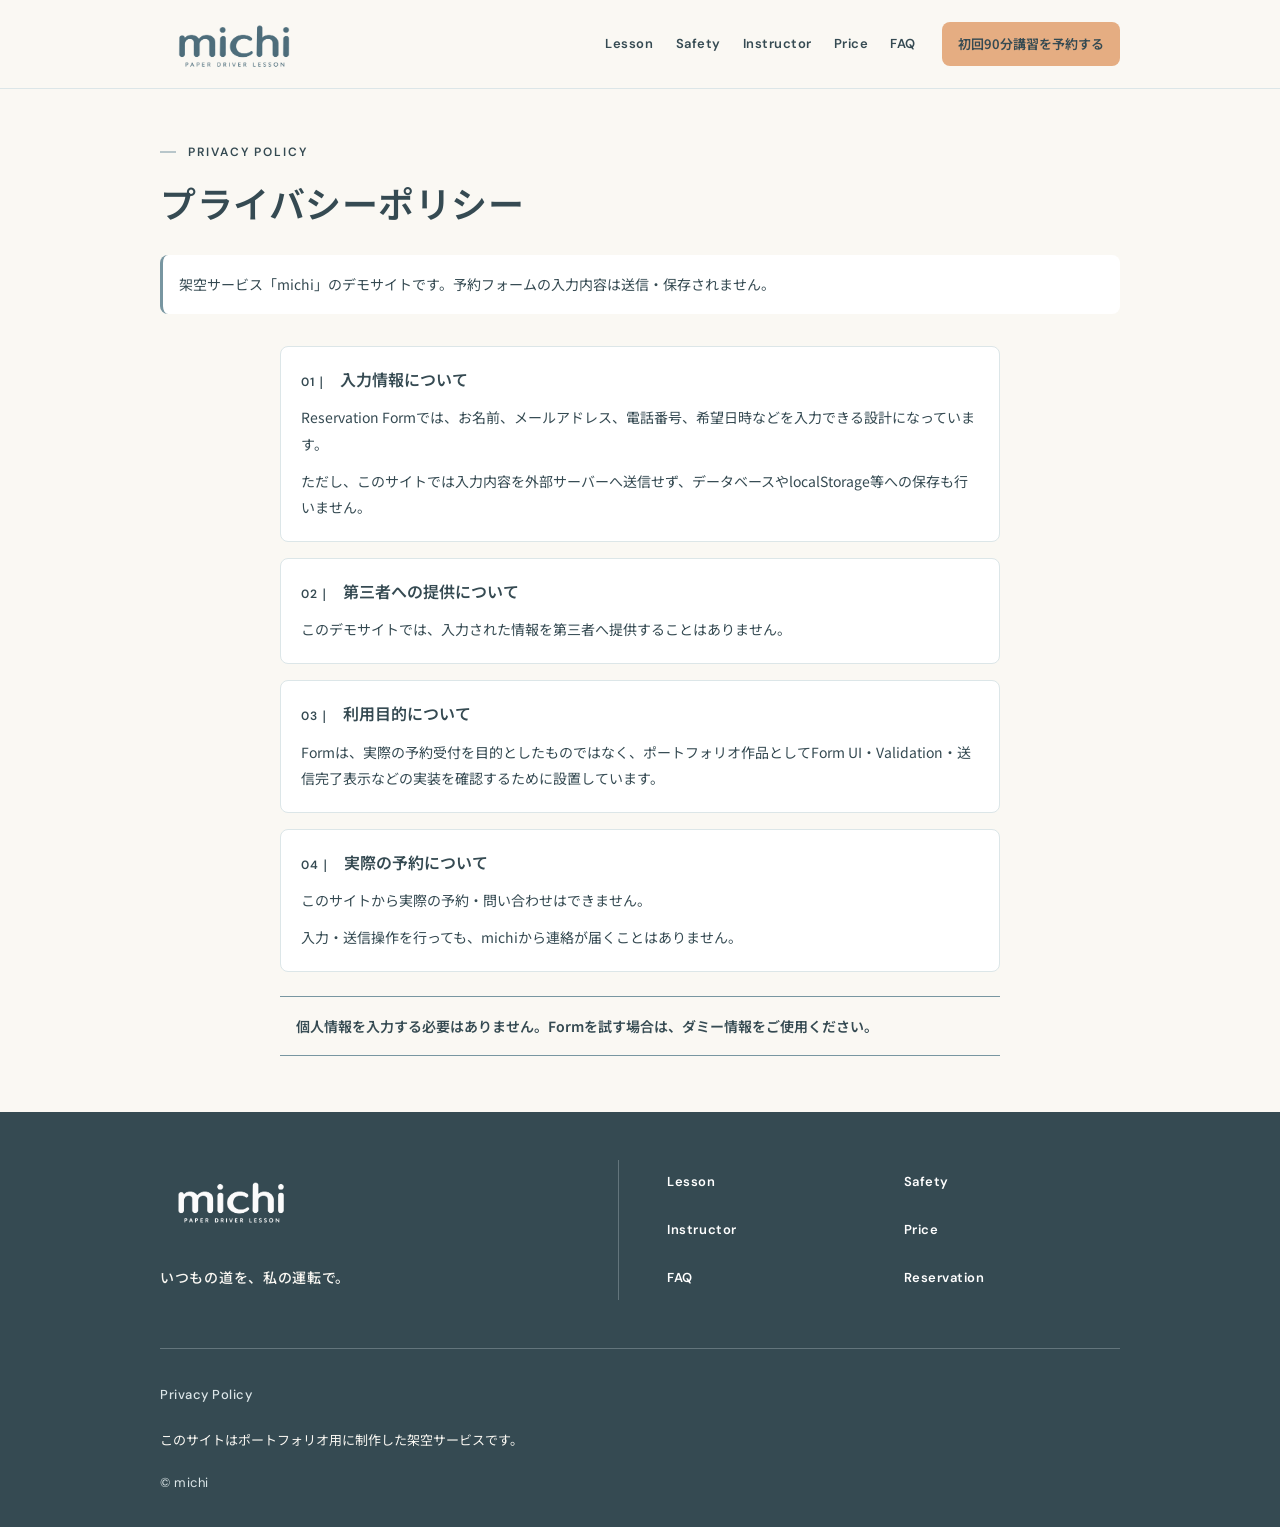
==== privacy.html @ 3e422bef "Update michi layout and add reservation and privacy pages" ====
<!doctype html>
<html lang="ja">
  <head>
    <meta charset="UTF-8">
    <meta name="viewport" content="width=device-width, initial-scale=1.0">
    <title>プライバシーポリシー｜michi</title>
    <meta
      name="description"
      content="michiのデモサイトにおける入力情報の取り扱いについて。"
    >
    <link
      rel="canonical"
      href="https://coconattsu0723.github.io/michi-paper-driver-lp/privacy.html"
    >
    <meta property="og:type" content="website">
    <meta property="og:title" content="プライバシーポリシー｜michi">
    <meta
      property="og:description"
      content="michiのデモサイトにおける入力情報の取り扱いについて。"
    >
    <meta property="og:url" content="https://coconattsu0723.github.io/michi-paper-driver-lp/privacy.html">
    <meta
      property="og:image"
      content="https://coconattsu0723.github.io/michi-paper-driver-lp/assets/images/ogp/ogp-michi-1200x630.png"
    >
    <meta property="og:site_name" content="michi PAPER DRIVER LESSON">
    <meta name="twitter:card" content="summary_large_image">
    <meta name="twitter:title" content="プライバシーポリシー｜michi">
    <meta
      name="twitter:description"
      content="michiのデモサイトにおける入力情報の取り扱いについて。"
    >
    <meta
      name="twitter:image"
      content="https://coconattsu0723.github.io/michi-paper-driver-lp/assets/images/ogp/ogp-michi-1200x630.png"
    >
    <link
      rel="icon"
      type="image/png"
      sizes="48x48"
      href="./assets/images/favicon/favicon-michi-48.png"
    >
    <link
      rel="icon"
      type="image/png"
      sizes="32x32"
      href="./assets/images/favicon/favicon-michi-32.png"
    >
    <link rel="preconnect" href="https://fonts.googleapis.com">
    <link rel="preconnect" href="https://fonts.gstatic.com" crossorigin>
    <link
      href="https://fonts.googleapis.com/css2?family=DM+Sans:wght@500;600&amp;family=Noto+Sans+JP:wght@400;500;600;700&amp;display=swap"
      rel="stylesheet"
    >
    <link rel="stylesheet" href="css/style.css">
    <script src="js/script.js" defer></script>
  </head>
  <body>
    <header class="site-header">
      <div class="container site-header__inner">
        <a class="site-logo" href="index.html#top" aria-label="michi PAPER DRIVER LESSON トップへ">
          <img
            class="site-logo__image"
            src="assets/images/logo/logo-michi.png"
            alt="michi PAPER DRIVER LESSON"
            width="1672"
            height="941"
          >
        </a>

        <button
          class="menu-button"
          type="button"
          aria-controls="primary-navigation"
          aria-expanded="false"
        >
          <span class="menu-button__label">MENU</span>
          <span class="menu-button__icon" aria-hidden="true">
            <span></span>
            <span></span>
          </span>
        </button>

        <nav id="primary-navigation" class="site-nav" aria-label="メインナビゲーション">
          <ul class="site-nav__list">
            <li><a href="index.html#lesson">Lesson</a></li>
            <li><a href="index.html#safety">Safety</a></li>
            <li><a href="index.html#instructor">Instructor</a></li>
            <li><a href="index.html#price">Price</a></li>
            <li><a href="index.html#faq">FAQ</a></li>
          </ul>
          <a class="button button--header" href="reservation.html">初回90分講習を予約する</a>
        </nav>
      </div>
    </header>

    <main>
      <section id="privacy" class="privacy" aria-labelledby="privacy-title">
        <div class="container">
          <header class="privacy__header section-header">
            <p class="privacy__label section-label">PRIVACY POLICY</p>
            <h1 id="privacy-title" class="privacy__title section-title">プライバシーポリシー</h1>
            <div class="privacy__intro">
              <p>架空サービス「michi」のデモサイトです。予約フォームの入力内容は送信・保存されません。</p>
            </div>
          </header>

          <div class="privacy__content">
            <section class="privacy__item" aria-labelledby="privacy-item-01-title">
              <h3 id="privacy-item-01-title" class="privacy__item-title">
                <span class="privacy__number">01｜</span>
                <span>入力情報について</span>
              </h3>
              <p>Reservation Formでは、お名前、メールアドレス、電話番号、希望日時などを入力できる設計になっています。</p>
              <p>ただし、このサイトでは入力内容を外部サーバーへ送信せず、データベースやlocalStorage等への保存も行いません。</p>
            </section>

            <section class="privacy__item" aria-labelledby="privacy-item-02-title">
              <h3 id="privacy-item-02-title" class="privacy__item-title">
                <span class="privacy__number">02｜</span>
                <span>第三者への提供について</span>
              </h3>
              <p>このデモサイトでは、入力された情報を第三者へ提供することはありません。</p>
            </section>

            <section class="privacy__item" aria-labelledby="privacy-item-03-title">
              <h3 id="privacy-item-03-title" class="privacy__item-title">
                <span class="privacy__number">03｜</span>
                <span>利用目的について</span>
              </h3>
              <p>Formは、実際の予約受付を目的としたものではなく、ポートフォリオ作品としてForm UI・Validation・送信完了表示などの実装を確認するために設置しています。</p>
            </section>

            <section class="privacy__item" aria-labelledby="privacy-item-04-title">
              <h3 id="privacy-item-04-title" class="privacy__item-title">
                <span class="privacy__number">04｜</span>
                <span>実際の予約について</span>
              </h3>
              <p>このサイトから実際の予約・問い合わせはできません。</p>
              <p>入力・送信操作を行っても、michiから連絡が届くことはありません。</p>
            </section>
          </div>

          <p class="privacy__closing"><strong>個人情報を入力する必要はありません。Formを試す場合は、ダミー情報をご使用ください。</strong></p>
        </div>
      </section>
    </main>

    <footer class="site-footer">
      <div class="container site-footer__inner">
        <div class="site-footer__brand">
          <a class="site-footer__logo-link" href="index.html#top" aria-label="michi PAPER DRIVER LESSON トップへ">
            <img
              class="site-footer__logo"
              src="assets/images/logo/logo-michi-white.png"
              alt="michi PAPER DRIVER LESSON"
              width="1672"
              height="941"
              loading="lazy"
              decoding="async"
            >
          </a>
          <p class="site-footer__message">いつもの道を、私の運転で。</p>
        </div>

        <nav class="site-footer__nav" aria-label="フッターナビゲーション">
          <ul class="site-footer__nav-list">
            <li><a href="index.html#lesson">Lesson</a></li>
            <li><a href="index.html#safety">Safety</a></li>
            <li><a href="index.html#instructor">Instructor</a></li>
            <li><a href="index.html#price">Price</a></li>
            <li><a href="index.html#faq">FAQ</a></li>
            <li><a href="reservation.html">Reservation</a></li>
          </ul>
        </nav>

        <div class="site-footer__meta">
          <p class="site-footer__privacy"><a href="#privacy" aria-current="page">Privacy Policy</a></p>
          <p class="site-footer__note">このサイトはポートフォリオ用に制作した架空サービスです。</p>
          <p class="site-footer__copyright">© michi</p>
        </div>
      </div>
    </footer>
  </body>
</html>
---- css/style.css ----
:root {
  --color-base: #faf8f3;
  --color-main: #7896a1;
  --color-deep: #354a52;
  --color-sub: #dce6e8;
  --color-accent: #e5ad82;
  --color-white: #ffffff;

  --font-ja: "Noto Sans JP", "Hiragino Kaku Gothic ProN", "Yu Gothic", sans-serif;
  --font-en: "DM Sans", sans-serif;

  --container-max: 70rem;
  --container-gutter: 1.25rem;
  --hero-gutter: 0.5rem;
  --space-section: 4rem;
  --radius-small: 0.5rem;
  --radius-medium: 0.75rem;
}

*,
*::before,
*::after {
  box-sizing: border-box;
}

html {
  scroll-behavior: smooth;
}

body {
  margin: 0;
  background-color: var(--color-base);
  color: var(--color-deep);
  font-family: var(--font-ja);
  font-size: 1rem;
  line-height: 1.8;
  -webkit-font-smoothing: antialiased;
}

img {
  display: block;
  max-width: 100%;
  height: auto;
}

button,
input,
textarea,
select {
  color: inherit;
  font: inherit;
}

button {
  padding: 0;
  border: 0;
  background: none;
  cursor: pointer;
}

a {
  color: inherit;
  text-decoration: none;
}

ul,
ol {
  margin: 0;
  padding: 0;
  list-style: none;
}

h1,
h2,
p {
  margin-block: 0;
}

:focus-visible {
  outline: 0.1875rem solid var(--color-deep);
  outline-offset: 0.1875rem;
}

.container {
  width: min(calc(100% - (var(--container-gutter) * 2)), var(--container-max));
  margin-inline: auto;
}

.site-header {
  background-color: var(--color-base);
}

.site-header__inner {
  display: flex;
  min-height: 4.5rem;
  flex-wrap: wrap;
  align-items: center;
  justify-content: space-between;
  gap: 1rem;
}

.site-logo {
  display: inline-flex;
  flex: 0 0 auto;
  align-items: center;
  min-height: 2.75rem;
}

.site-logo__image {
  width: 9.375rem;
  height: auto;
}

.menu-button {
  display: none;
  width: 3.25rem;
  min-height: 3.25rem;
  flex: 0 0 auto;
  flex-direction: column;
  align-items: center;
  justify-content: center;
  gap: 0.25rem;
  border: 0.0625rem solid color-mix(in srgb, var(--color-main) 55%, transparent);
  border-radius: var(--radius-small);
}

.site-header.is-menu-enhanced .menu-button {
  display: inline-flex;
}

.menu-button__label {
  font-family: var(--font-en);
  font-size: 0.625rem;
  font-weight: 600;
  letter-spacing: 0.12em;
  line-height: 1;
}

.menu-button__icon {
  position: relative;
  display: block;
  width: 1.25rem;
  height: 0.75rem;
}

.menu-button__icon span {
  position: absolute;
  left: 0;
  width: 100%;
  height: 0.0625rem;
  background-color: currentcolor;
  transition: top 180ms ease, transform 180ms ease;
}

.menu-button__icon span:first-child {
  top: 0.125rem;
}

.menu-button__icon span:last-child {
  top: 0.5625rem;
}

.menu-button[aria-expanded="true"] .menu-button__icon span {
  top: 0.34375rem;
}

.menu-button[aria-expanded="true"] .menu-button__icon span:first-child {
  transform: rotate(45deg);
}

.menu-button[aria-expanded="true"] .menu-button__icon span:last-child {
  transform: rotate(-45deg);
}

.site-nav {
  width: 100%;
  padding: 0.75rem 1rem 1rem;
  border: 0.0625rem solid var(--color-sub);
  border-radius: var(--radius-medium);
  background-color: var(--color-white);
}

.site-nav__list a {
  display: flex;
  min-height: 3rem;
  align-items: center;
  border-block-end: 0.0625rem solid var(--color-sub);
  color: var(--color-deep);
  font-family: var(--font-en);
  font-size: 0.9375rem;
  font-weight: 600;
  letter-spacing: 0.04em;
}

.button--header {
  width: 100%;
  margin-block-start: 0.875rem;
  padding: 0.875rem 1rem;
  background-color: var(--color-accent);
  color: var(--color-deep);
}

.hero {
  padding-block-end: 2rem;
}

.hero__media {
  width: calc(100% - (var(--hero-gutter) * 2));
  margin-inline: auto;
  overflow: hidden;
  border-radius: var(--radius-medium);
}

.hero__image {
  width: 100%;
  aspect-ratio: 4 / 3;
  object-fit: cover;
  object-position: center;
}

.hero__content {
  padding-block-start: 2rem;
}

.hero__brand-message {
  color: var(--color-deep);
  font-size: 0.875rem;
  font-weight: 600;
  letter-spacing: 0.08em;
}

.hero__title {
  margin-block-start: 0.75rem;
  font-size: clamp(1.75rem, 7.5vw, 2rem);
  font-weight: 600;
  letter-spacing: 0.015em;
  line-height: 1.5;
}

.hero__title span {
  display: block;
}

.hero__tablet-break {
  display: none;
}

.features__tablet-break {
  display: none;
}

.hero__description {
  margin-block-start: 1.25rem;
  font-size: 0.9375rem;
  line-height: 2;
}

.button {
  display: inline-flex;
  min-height: 3.5rem;
  align-items: center;
  justify-content: center;
  gap: 0.75rem;
  border-radius: var(--radius-small);
  font-weight: 600;
  line-height: 1.4;
  text-align: center;
}

.button--primary {
  width: 100%;
  margin-block-start: 1.75rem;
  padding: 0.875rem 1.25rem;
  background-color: var(--color-accent);
  color: var(--color-deep);
}

.button__arrow {
  flex: 0 0 auto;
  font-family: var(--font-en);
  font-size: 1.125rem;
  line-height: 1;
}

.section-label {
  position: relative;
  padding-inline-start: 1.75rem;
  color: var(--color-deep);
  font-family: var(--font-en);
  font-size: 0.75rem;
  font-weight: 600;
  letter-spacing: 0.16em;
  line-height: 1.2;
}

.section-label::before {
  position: absolute;
  top: 50%;
  left: 0;
  width: 1rem;
  height: 0.0625rem;
  background-color: var(--color-main);
  content: "";
  transform: translateY(-50%);
}

.section-header {
  margin-inline: calc(var(--hero-gutter) - var(--container-gutter));
  text-align: start;
}

.section-title {
  margin-block-start: 1rem;
  font-size: clamp(1.5rem, 6.4vw, 1.75rem);
  font-weight: 600;
  letter-spacing: 0.015em;
  line-height: 1.55;
}

.problem {
  padding-block: 3rem var(--space-section);
  border-block-start: 0.0625rem solid var(--color-sub);
  scroll-margin-block-start: 1rem;
}

.problem__intro {
  margin-block-start: 1.5rem;
  font-size: 0.9375rem;
  line-height: 2;
}

.problem__intro p + p {
  margin-block-start: 0.75rem;
}

.problem__list {
  display: grid;
  gap: 1rem;
  margin-block-start: 2.5rem;
}

.problem__item {
  padding: 1.25rem;
  border: 0.0625rem solid var(--color-sub);
  border-inline-start: 0.1875rem solid var(--color-main);
  border-radius: var(--radius-small);
  background-color: color-mix(in srgb, var(--color-white) 75%, var(--color-sub));
}

.problem__item-title {
  position: relative;
  margin: 0;
  padding-inline-start: 1.25rem;
  font-size: 1.0625rem;
  font-weight: 600;
  line-height: 1.6;
}

.problem__item-title::before {
  position: absolute;
  top: 0.8em;
  left: 0;
  width: 0.5rem;
  height: 0.0625rem;
  background-color: var(--color-main);
  content: "";
}

.problem__item-text {
  margin-block-start: 0.5rem;
  padding-inline-start: 1.25rem;
  font-size: 0.9375rem;
  line-height: 1.9;
}

.problem__closing {
  margin-block-start: 2.5rem;
  padding-inline-start: 1rem;
  border-inline-start: 0.1875rem solid var(--color-main);
  font-size: 1.125rem;
  letter-spacing: 0.015em;
  line-height: 1.9;
}

.concept {
  padding-block: 3rem var(--space-section);
  background-color: var(--color-sub);
  scroll-margin-block-start: 1rem;
}

.concept__media {
  margin-block-start: 2rem;
  overflow: hidden;
  border-radius: var(--radius-medium);
  background-color: var(--color-base);
}

.concept__image {
  width: 100%;
  aspect-ratio: 4 / 3;
  object-fit: cover;
}

.concept__body {
  margin-block-start: 2rem;
}

.concept__intro,
.concept__text {
  font-size: 0.9375rem;
  line-height: 2;
}

.concept__intro p + p,
.concept__text p + p {
  margin-block-start: 1rem;
}

.concept__text {
  margin-block-start: 2rem;
  padding-block-start: 2rem;
  border-block-start: 0.0625rem solid color-mix(in srgb, var(--color-main) 42%, transparent);
}

.concept__text strong {
  font-weight: 600;
}

.concept__closing {
  margin-block-start: 2.5rem;
  font-size: 1.125rem;
  letter-spacing: 0.015em;
  line-height: 1.9;
}

.concept__closing::before {
  display: block;
  width: 2rem;
  height: 0.0625rem;
  margin-block-end: 1rem;
  background-color: var(--color-main);
  content: "";
}

.concept__closing strong {
  font-weight: 600;
}

.lesson {
  padding-block: 3rem var(--space-section);
  background-color: var(--color-base);
  scroll-margin-block-start: 1rem;
}

.lesson__intro {
  margin-block-start: 1.5rem;
  font-size: 0.9375rem;
  line-height: 2;
}

.lesson__intro p + p {
  margin-block-start: 1rem;
}

.lesson__list {
  display: grid;
  gap: 1rem;
  margin-block-start: 3rem;
}

.lesson-card {
  padding: 1rem;
  border: 0.0625rem solid var(--color-sub);
  border-radius: var(--radius-small);
  background-color: var(--color-white);
}

.lesson-card__label {
  position: relative;
  padding-inline-start: 1.25rem;
  color: var(--color-deep);
  font-size: 0.75rem;
  font-weight: 500;
  letter-spacing: 0.08em;
  line-height: 1.5;
}

.lesson-card__label::before {
  position: absolute;
  top: 0.7em;
  left: 0;
  width: 0.5rem;
  height: 0.0625rem;
  background-color: var(--color-main);
  content: "";
}

.lesson-card__number {
  font-family: var(--font-en);
  font-weight: 600;
}

.lesson-card__title {
  margin: 0.75rem 0 0;
  font-size: 1.25rem;
  font-weight: 600;
  letter-spacing: 0.01em;
  line-height: 1.6;
}

.lesson-card__text {
  margin-block-start: 1rem;
  font-size: 0.9375rem;
  line-height: 2;
}

.lesson-card__text p + p {
  margin-block-start: 1rem;
}

.lesson__practice {
  display: grid;
  grid-template-columns: repeat(3, minmax(0, 1fr));
  gap: clamp(0.5rem, 2vw, 1.5rem);
  margin-block-start: 3rem;
}

.lesson__practice-image {
  width: 100%;
  aspect-ratio: 4 / 3;
  border-radius: var(--radius-medium);
  object-fit: cover;
  object-position: center 45%;
}

.lesson__closing {
  margin-block-start: 3rem;
  padding-inline-start: 1rem;
  border-inline-start: 0.1875rem solid var(--color-main);
  font-size: 1.125rem;
  letter-spacing: 0.015em;
  line-height: 1.9;
}

.lesson__closing strong {
  font-weight: 600;
}

.features {
  padding-block: 3rem var(--space-section);
  background-color: var(--color-sub);
  scroll-margin-block-start: 1rem;
}

.features__intro {
  margin-block-start: 1.5rem;
  font-size: 0.9375rem;
  line-height: 2;
}

.features__intro p + p {
  margin-block-start: 1rem;
}

.features__list {
  margin-block-start: 3rem;
  border-block-start: 0.0625rem solid color-mix(in srgb, var(--color-main) 42%, transparent);
}

.features__item {
  padding-block: 2.5rem;
  border-block-end: 0.0625rem solid color-mix(in srgb, var(--color-main) 42%, transparent);
}

.features__icon {
  display: block;
  width: 3rem;
  height: 3rem;
  color: var(--color-deep);
}

.features__item-label {
  margin-block-start: 1.25rem;
  font-family: var(--font-en);
  font-size: 0.75rem;
  font-weight: 600;
  letter-spacing: 0.12em;
  line-height: 1.5;
}

.features__item-title {
  margin: 0.75rem 0 0;
  font-size: 1.25rem;
  font-weight: 600;
  letter-spacing: 0.01em;
  line-height: 1.6;
}

.features__item-text {
  margin-block-start: 1rem;
  font-size: 0.9375rem;
  line-height: 2;
}

.features__closing {
  margin-block-start: 3rem;
  font-size: 1.125rem;
  letter-spacing: 0.015em;
  line-height: 1.9;
}

.features__closing::before {
  display: block;
  width: 2rem;
  height: 0.0625rem;
  margin-block-end: 1rem;
  background-color: var(--color-main);
  content: "";
}

.features__closing strong {
  font-weight: 600;
}

.safety {
  padding-block: 3rem var(--space-section);
  background-color: var(--color-base);
  scroll-margin-block-start: 1rem;
}

.safety__intro {
  margin-block-start: 1.5rem;
  font-size: 0.9375rem;
  line-height: 2;
}

.safety__intro p + p {
  margin-block-start: 1rem;
}

.safety__list {
  margin-block-start: 3rem;
  border-block-start: 0.0625rem solid var(--color-sub);
}

.safety__item {
  padding-block: 2.5rem;
  border-block-end: 0.0625rem solid var(--color-sub);
}

.safety__icon {
  display: block;
  width: 7.5rem;
  height: 5rem;
  margin-block-end: 1.25rem;
  object-fit: contain;
  object-position: left center;
}

.safety__item-label {
  color: var(--color-deep);
  font-size: 0.75rem;
  font-weight: 500;
  letter-spacing: 0.08em;
  line-height: 1.5;
}

.safety__item-number {
  font-family: var(--font-en);
  font-weight: 600;
}

.safety__item-title,
.safety__child-title {
  margin: 0.75rem 0 0;
  font-size: 1.25rem;
  font-weight: 600;
  letter-spacing: 0.01em;
  line-height: 1.6;
}

.safety__item-text,
.safety__child-text {
  margin-block-start: 1rem;
  font-size: 0.9375rem;
  line-height: 2;
}

.safety__item-text p + p,
.safety__child-text p + p {
  margin-block-start: 1rem;
}

.safety__child {
  margin-block-start: 3rem;
  padding: 1.5rem;
  border-block-start: 0.1875rem solid var(--color-main);
  border-radius: var(--radius-small);
  background-color: var(--color-sub);
}

.safety__child-label {
  font-size: 0.75rem;
  font-weight: 600;
  letter-spacing: 0.08em;
  line-height: 1.5;
}

.safety__closing {
  margin-block-start: 3rem;
  font-size: 1.125rem;
  letter-spacing: 0.015em;
  line-height: 1.9;
}

.safety__closing::before {
  display: block;
  width: 2rem;
  height: 0.0625rem;
  margin-block-end: 1rem;
  background-color: var(--color-main);
  content: "";
}

.safety__closing strong {
  font-weight: 600;
}

.driving-check {
  padding-block: var(--space-section);
  border-block-start: 0.0625rem solid var(--color-sub);
  background-color: var(--color-base);
  scroll-margin-block-start: 1rem;
}

.driving-check__intro {
  margin-block-start: 1.5rem;
  font-size: 0.9375rem;
  line-height: 2;
}

.driving-check__intro p + p {
  margin-block-start: 1rem;
}

.driving-check__intro strong {
  font-weight: 600;
}

.driving-check__note {
  margin-block-start: 1.5rem;
  padding-inline-start: 1rem;
  border-inline-start: 0.1875rem solid var(--color-main);
  font-size: 0.8125rem;
  line-height: 1.8;
}

.driving-check__note strong {
  font-weight: 500;
}

.driving-check__card {
  margin-block-start: 2.5rem;
  padding: 1.25rem;
  border: 0.0625rem solid var(--color-sub);
  border-radius: var(--radius-medium);
  background-color: var(--color-white);
}

.driving-check [hidden] {
  display: none;
}

.driving-check__progress-count {
  color: var(--color-deep);
  font-family: var(--font-en);
  font-size: 0.75rem;
  font-weight: 600;
  letter-spacing: 0.12em;
  line-height: 1.5;
}

.driving-check__progress-track {
  height: 0.25rem;
  margin-block-start: 0.75rem;
  overflow: hidden;
  border-radius: 999px;
  background-color: var(--color-sub);
}

.driving-check__progress-value {
  display: block;
  width: 25%;
  height: 100%;
  border-radius: inherit;
  background-color: var(--color-main);
}

.driving-check__questions {
  margin-block-start: 1.75rem;
}

.driving-check__question {
  min-inline-size: 0;
  margin: 0;
  padding: 0;
  border: 0;
}

.driving-check__question + .driving-check__question {
  margin-block-start: 3rem;
}

.driving-check__form.is-enhanced .driving-check__question + .driving-check__question {
  margin-block-start: 0;
}

.driving-check__question-title {
  display: block;
  width: 100%;
  padding: 0;
  font-size: 1.25rem;
  font-weight: 600;
  letter-spacing: 0.01em;
  line-height: 1.6;
}

.driving-check__question-number {
  display: block;
  margin-block-end: 0.5rem;
  color: var(--color-deep);
  font-family: var(--font-en);
  font-size: 0.75rem;
  font-weight: 600;
  letter-spacing: 0.12em;
  line-height: 1.5;
}

.driving-check__choices {
  display: grid;
  gap: 0.75rem;
  margin-block-start: 1.5rem;
}

.driving-check__choice {
  position: relative;
}

.driving-check__radio {
  position: absolute;
  width: 0.0625rem;
  height: 0.0625rem;
  overflow: hidden;
  clip: rect(0 0 0 0);
  clip-path: inset(50%);
  white-space: nowrap;
}

.driving-check__choice-label {
  display: grid;
  min-height: 3.5rem;
  grid-template-columns: 1.125rem minmax(0, 1fr);
  align-items: center;
  gap: 0.75rem;
  padding: 0.75rem 1rem;
  border: 0.0625rem solid color-mix(in srgb, var(--color-main) 48%, transparent);
  border-radius: var(--radius-small);
  background-color: var(--color-white);
  font-size: 0.9375rem;
  font-weight: 500;
  line-height: 1.6;
  cursor: pointer;
}

.driving-check__choice-indicator {
  display: grid;
  width: 1.125rem;
  height: 1.125rem;
  place-items: center;
  border: 0.0625rem solid var(--color-main);
  border-radius: 50%;
}

.driving-check__choice-indicator::after {
  width: 0.5rem;
  height: 0.5rem;
  border-radius: 50%;
  background-color: var(--color-deep);
  content: "";
  transform: scale(0);
}

.driving-check__radio:checked + .driving-check__choice-label {
  border-color: var(--color-deep);
  background-color: var(--color-sub);
}

.driving-check__radio:checked + .driving-check__choice-label .driving-check__choice-indicator::after {
  transform: scale(1);
}

.driving-check__radio:focus-visible + .driving-check__choice-label {
  outline: 0.1875rem solid var(--color-deep);
  outline-offset: 0.1875rem;
}

.driving-check__error {
  min-height: 1.8em;
  margin-block-start: 1rem;
  padding-inline-start: 0.75rem;
  border-inline-start: 0.1875rem solid transparent;
  font-size: 0.8125rem;
  font-weight: 600;
  line-height: 1.8;
}

.driving-check__error:not(:empty) {
  border-inline-start-color: var(--color-main);
}

.driving-check__controls {
  display: grid;
  gap: 0.75rem;
  margin-block-start: 0.75rem;
}

.driving-check__next,
.driving-check__previous,
.driving-check__reset {
  min-height: 3.25rem;
  padding: 0.75rem 1rem;
  border-radius: var(--radius-small);
  font-weight: 600;
  line-height: 1.4;
}

.driving-check__next {
  background-color: var(--color-main);
  color: var(--color-white);
}

.driving-check__previous {
  border: 0.0625rem solid var(--color-main);
  background-color: var(--color-white);
  color: var(--color-deep);
}

.driving-check__result-header {
  padding: 1.25rem;
  border-inline-start: 0.1875rem solid var(--color-main);
  border-radius: var(--radius-small);
  background-color: var(--color-sub);
}

.driving-check__result-label {
  color: var(--color-deep);
  font-family: var(--font-en);
  font-size: 0.6875rem;
  font-weight: 600;
  letter-spacing: 0.14em;
  line-height: 1.5;
}

.driving-check__result-type {
  margin: 0.5rem 0 0;
  color: var(--color-deep);
  font-size: 1.375rem;
  font-weight: 700;
  line-height: 1.5;
}

.driving-check__result-main {
  margin-block-start: 1rem;
  font-size: 1.125rem;
  letter-spacing: 0.01em;
  line-height: 1.7;
}

.driving-check__result-main strong {
  font-weight: 600;
}

.driving-check__result-text {
  margin-block-start: 2rem;
  font-size: 0.9375rem;
  line-height: 2;
}

.driving-check__result-text p + p {
  margin-block-start: 1rem;
}

.driving-check__result-text strong {
  font-weight: 600;
}

.driving-check__practice {
  margin-block-start: 2rem;
  padding: 1.25rem;
  border-radius: var(--radius-small);
  background-color: var(--color-sub);
}

.driving-check__practice-title {
  font-size: 0.8125rem;
  font-weight: 600;
  letter-spacing: 0.08em;
}

.driving-check__practice-list {
  margin-block-start: 1rem;
  font-size: 0.9375rem;
  font-weight: 500;
  line-height: 1.6;
}

.driving-check__practice-list li {
  position: relative;
  padding-block-end: 1.5rem;
}

.driving-check__practice-list li:not(:last-child)::after {
  position: absolute;
  bottom: 0.25rem;
  left: 0.25rem;
  color: var(--color-main);
  content: "↓";
  font-family: var(--font-en);
  line-height: 1;
}

.driving-check__practice-list li:last-child {
  padding-block-end: 0;
}

.driving-check__result-actions {
  margin-block-start: 2rem;
}

.driving-check__reset {
  width: 100%;
  margin-block-start: 0.75rem;
  border: 0.0625rem solid var(--color-main);
  background-color: var(--color-white);
  color: var(--color-deep);
}

.instructor {
  padding-block: 3rem var(--space-section);
  background-color: var(--color-white);
  scroll-margin-block-start: 1rem;
}

.instructor__intro {
  margin-block-start: 1.5rem;
  font-size: 0.9375rem;
  line-height: 2;
}

.instructor__intro p + p {
  margin-block-start: 1rem;
}

.instructor__profile {
  margin-block-start: 2.5rem;
}

.instructor__media {
  overflow: hidden;
  aspect-ratio: 4 / 3;
  border-radius: var(--radius-medium);
  background-color: var(--color-sub);
}

.instructor__image {
  width: 100%;
  height: 100%;
  object-fit: cover;
  object-position: center;
}

.instructor__identity {
  margin-block-start: 1.25rem;
  padding-block-end: 1.25rem;
  border-block-end: 0.0625rem solid var(--color-sub);
}

.instructor__role {
  color: var(--color-deep);
  font-family: var(--font-en);
  font-size: 0.75rem;
  font-weight: 600;
  letter-spacing: 0.1em;
  line-height: 1.5;
}

.instructor__name {
  margin: 0.5rem 0 0;
  font-size: 1.375rem;
  font-weight: 700;
  line-height: 1.5;
}

.instructor__bio {
  margin-block-start: 1.25rem;
  font-size: 0.9375rem;
  line-height: 2;
}

.instructor__message {
  margin-block-start: 3rem;
}

.instructor__message-title {
  margin: 0;
  font-size: 1.25rem;
  font-weight: 600;
  line-height: 1.6;
}

.instructor__message-body {
  margin-block-start: 1.5rem;
  font-size: 0.9375rem;
  line-height: 2;
}

.instructor__message-body p + p {
  margin-block-start: 1rem;
}

.instructor__policy {
  margin-block-start: 3rem;
  padding-block: 1.5rem;
  border-block: 0.0625rem solid var(--color-sub);
}

.instructor__policy-title {
  font-size: 1.125rem;
  line-height: 1.7;
}

.instructor__policy-title strong {
  font-weight: 600;
}

.instructor__policy-text {
  margin-block-start: 1rem;
  font-size: 0.9375rem;
  line-height: 2;
}

.instructor__closing {
  margin-block-start: 3rem;
  font-size: 1.125rem;
  line-height: 1.8;
}

.instructor__closing::before {
  display: block;
  width: 2rem;
  height: 0.0625rem;
  margin-block-end: 1rem;
  background-color: var(--color-main);
  content: "";
}

.instructor__closing strong {
  font-weight: 600;
}

.flow {
  padding-block: 3rem var(--space-section);
  background-color: var(--color-base);
  scroll-margin-block-start: 1rem;
}

.flow__intro {
  margin-block-start: 1.5rem;
  font-size: 0.9375rem;
  line-height: 2;
}

.flow__intro p + p {
  margin-block-start: 1rem;
}

.flow__list {
  margin-block-start: 3rem;
}

.flow__item {
  padding: 1.5rem;
  border: 0.0625rem solid var(--color-sub);
  border-radius: var(--radius-medium);
  background-color: var(--color-white);
}

.flow__item + .flow__item {
  margin-block-start: 1rem;
}

.flow__number {
  display: inline-block;
  padding: 0.25rem 0.5rem;
  border-radius: 999px;
  background-color: var(--color-sub);
  color: var(--color-deep);
  font-family: var(--font-en);
  font-size: 0.6875rem;
  font-weight: 600;
  letter-spacing: 0.12em;
  line-height: 1.5;
}

.flow__item-title {
  margin: 0.75rem 0 0;
  font-size: 1.25rem;
  font-weight: 600;
  line-height: 1.6;
}

.flow__item-text {
  margin-block-start: 1rem;
  font-size: 0.9375rem;
  line-height: 2;
}

.flow__item-text p + p {
  margin-block-start: 1rem;
}

.flow__sublist {
  margin-block: 1rem;
  padding: 0.75rem 1rem;
  border-radius: var(--radius-small);
  background-color: color-mix(in srgb, var(--color-sub) 55%, var(--color-white));
}

.flow__sublist li {
  position: relative;
  padding-inline-start: 1rem;
}

.flow__sublist li + li {
  margin-block-start: 0.25rem;
}

.flow__sublist li::before {
  position: absolute;
  top: 0.85em;
  left: 0;
  width: 0.3125rem;
  height: 0.3125rem;
  border-radius: 50%;
  background-color: var(--color-main);
  content: "";
}

.flow__closing {
  margin-block-start: 3rem;
  font-size: 1.125rem;
  line-height: 1.8;
}

.flow__closing::before {
  display: block;
  width: 2rem;
  height: 0.0625rem;
  margin-block-end: 1rem;
  background-color: var(--color-main);
  content: "";
}

.flow__closing strong {
  font-weight: 600;
}

.voice {
  padding-block: 3rem var(--space-section);
  background-color: var(--color-sub);
  scroll-margin-block-start: 1rem;
}

.voice__intro {
  margin-block-start: 1.5rem;
  font-size: 0.9375rem;
  line-height: 2;
}

.voice__intro p + p {
  margin-block-start: 1rem;
}

.voice__list {
  margin-block-start: 3rem;
}

.voice-card {
  padding: 1.5rem;
  border: 0.0625rem solid color-mix(in srgb, var(--color-main) 35%, var(--color-white));
  border-block-start: 0.1875rem solid var(--color-main);
  border-radius: var(--radius-medium);
  background-color: var(--color-white);
}

.voice-card + .voice-card {
  margin-block-start: 2rem;
}

.voice-card__person {
  display: flex;
  align-items: center;
  gap: 0.75rem;
}

.voice-card__icon {
  width: 3.5rem;
  height: 3.5rem;
  flex: 0 0 auto;
  object-fit: contain;
}

.voice-card__title {
  margin: 1rem 0 0;
  font-size: 1.25rem;
  font-weight: 600;
  line-height: 1.6;
}

.voice-card__meta {
  margin: 0;
  color: var(--color-deep);
  font-size: 0.8125rem;
  font-weight: 600;
  line-height: 1.6;
}

.voice-card__section {
  margin-block-start: 1.75rem;
  padding-block-start: 1.5rem;
  border-block-start: 0.0625rem solid var(--color-sub);
}

.voice-card__phase {
  color: var(--color-deep);
  font-family: var(--font-en);
  font-size: 0.6875rem;
  font-weight: 600;
  letter-spacing: 0.12em;
  line-height: 1.5;
}

.voice-card__text {
  margin-block-start: 0.75rem;
  font-size: 0.9375rem;
  line-height: 2;
}

.voice-card__text p + p {
  margin-block-start: 1rem;
}

.voice-card__text strong {
  font-weight: 600;
}

.voice__closing {
  margin-block-start: 3rem;
  font-size: 1.125rem;
  line-height: 1.8;
}

.voice__closing::before {
  display: block;
  width: 2rem;
  height: 0.0625rem;
  margin-block-end: 1rem;
  background-color: var(--color-main);
  content: "";
}

.voice__closing strong {
  font-weight: 600;
}

.price {
  padding-block: 3rem var(--space-section);
  background-color: var(--color-base);
  scroll-margin-block-start: 1rem;
}

.price__plan-list {
  display: grid;
  gap: 1rem;
  margin-block-start: 2.5rem;
}

.price__card {
  display: flex;
  flex-direction: column;
  justify-content: flex-end;
  padding: 1.5rem 1rem;
  border: 0.0625rem solid var(--color-sub);
  border-radius: var(--radius-medium);
  background-color: var(--color-white);
  text-align: center;
}

.price__card--recommended {
  border-color: var(--color-deep);
  background-color: var(--color-sub);
  box-shadow: inset 0 0 0 0.0625rem var(--color-deep);
}

.price__recommendation {
  align-self: center;
  margin-block-end: 0.75rem;
  padding: 0.15rem 0.85rem;
  border-radius: 2rem;
  background-color: var(--color-deep);
  color: var(--color-white);
  font-size: 0.8125rem;
  font-weight: 600;
}

.price__plan {
  margin: 0;
  font-size: 1rem;
  line-height: 1.6;
}

.price__amount {
  margin-block-start: 0.75rem;
  font-variant-numeric: tabular-nums;
  line-height: 1.4;
}

.price__amount strong {
  display: block;
  font-size: clamp(1.5rem, 3.4vw, 2.25rem);
  font-weight: 600;
}

.price__card--recommended .price__amount strong {
  font-size: clamp(2rem, 4vw, 2.75rem);
}

.price__amount span,
.price__plan-duration {
  font-size: 0.8125rem;
}

.price__notes {
  margin-block-start: 3rem;
}

.price__note-block {
  padding: 1.25rem;
  border: 0.0625rem solid var(--color-sub);
  border-radius: var(--radius-small);
  background-color: var(--color-white);
  font-size: 0.875rem;
  line-height: 1.9;
}

.price__note-block + .price__note-block {
  margin-block-start: 1rem;
}

.price__note-title {
  margin: 0 0 0.75rem;
  padding-block-end: 0.75rem;
  border-block-end: 0.0625rem solid var(--color-sub);
  font-size: 1rem;
  font-weight: 600;
  line-height: 1.6;
}

.price__note-block p + p {
  margin-block-start: 0.75rem;
}

.price__note-block strong {
  font-weight: 600;
}

.price__note-emphasis {
  padding-inline-start: 0.75rem;
  border-inline-start: 0.1875rem solid var(--color-main);
  font-size: 0.9375rem;
  line-height: 1.8;
}

.price__area-list {
  padding: 0.75rem;
  border-radius: var(--radius-small);
  background-color: color-mix(in srgb, var(--color-sub) 50%, var(--color-white));
  color: var(--color-deep);
  font-size: 0.8125rem;
  line-height: 1.9;
}

.price__area-list span {
  display: block;
}

.price__policy-list li {
  position: relative;
  padding: 0.75rem 0.75rem 0.75rem 1.75rem;
  line-height: 1.7;
}

.price__policy-list li + li {
  border-block-start: 0.0625rem solid var(--color-sub);
}

.price__policy-list li:first-child {
  border-radius: var(--radius-small);
  background-color: color-mix(in srgb, var(--color-sub) 50%, var(--color-white));
}

.price__policy-list li::before {
  position: absolute;
  top: 1.3rem;
  left: 0.75rem;
  width: 0.3125rem;
  height: 0.3125rem;
  border-radius: 50%;
  background-color: var(--color-main);
  content: "";
}

.price__policy-term {
  display: block;
  font-weight: 600;
}

.price__closing {
  margin-block-start: 3rem;
  font-size: 1.125rem;
  line-height: 1.8;
}

.price__closing::before {
  display: block;
  width: 2rem;
  height: 0.0625rem;
  margin-block-end: 1rem;
  background-color: var(--color-main);
  content: "";
}

.price__closing strong {
  font-weight: 600;
}

.price__cta {
  margin-block-start: 2rem;
}

.faq {
  padding-block: var(--space-section);
  background-color: var(--color-base);
  scroll-margin-block-start: 1rem;
}

.faq__intro {
  margin-block-start: 1.5rem;
  font-size: 0.9375rem;
  line-height: 2;
}

.faq__intro p + p {
  margin-block-start: 1rem;
}

.faq__list {
  width: min(calc(100% - 1rem), 36rem);
  margin-block-start: 2.5rem;
  margin-inline: auto;
  border-block-start: 0.0625rem solid var(--color-sub);
}

.faq__item {
  border-block-end: 0.0625rem solid var(--color-sub);
}

.faq__question-heading {
  margin: 0;
}

.faq__question {
  display: grid;
  width: 100%;
  min-height: 5rem;
  grid-template-columns: auto minmax(0, 1fr) 1.25rem;
  align-items: start;
  gap: 0.75rem;
  padding-block: 1.25rem;
  padding-inline: 0.5rem;
  color: var(--color-deep);
  text-align: start;
}

.faq__question:hover {
  background-color: color-mix(in srgb, var(--color-sub) 32%, transparent);
}

.faq__question:focus-visible {
  position: relative;
  z-index: 1;
  border-radius: var(--radius-small);
  outline: 0.1875rem solid var(--color-deep);
  outline-offset: 0.1875rem;
}

.faq__question-number {
  padding-block-start: 0.125rem;
  color: var(--color-deep);
  font-family: var(--font-en);
  font-size: 0.75rem;
  font-weight: 600;
  letter-spacing: 0.08em;
  line-height: 1.6;
}

.faq__question-text {
  overflow-wrap: anywhere;
  font-size: 0.9375rem;
  font-weight: 600;
  line-height: 1.8;
}

.faq__icon {
  position: relative;
  width: 1.25rem;
  height: 1.25rem;
  margin-block-start: 0.1875rem;
}

.faq__icon::before,
.faq__icon::after {
  position: absolute;
  inset-block-start: 50%;
  inset-inline-start: 50%;
  width: 1rem;
  height: 0.125rem;
  background-color: var(--color-main);
  content: "";
  transform: translate(-50%, -50%);
}

.faq__icon::after {
  transform: translate(-50%, -50%) rotate(90deg);
}

.faq__question[aria-expanded="true"] .faq__icon::after {
  display: none;
}

.faq__answer-inner {
  padding: 0 0.5rem 1.5rem 3.125rem;
  overflow-wrap: anywhere;
  font-size: 0.9375rem;
  line-height: 1.9;
}

.faq__answer-inner p + p {
  margin-block-start: 1rem;
}

.faq__answer-inner strong {
  font-weight: 600;
}

.faq__closing {
  margin-block-start: 2.5rem;
  padding-inline-start: 1rem;
  border-inline-start: 0.1875rem solid var(--color-main);
  font-size: 0.9375rem;
  line-height: 1.9;
}

.faq__closing p + p {
  margin-block-start: 0.75rem;
}

.faq__closing strong {
  font-weight: 600;
}

.final-cta {
  padding-block: calc(var(--space-section) + 0.5rem);
  background-color: color-mix(in srgb, var(--color-sub) 60%, var(--color-base));
  scroll-margin-block-start: 1rem;
}

.final-cta__media {
  margin-block-start: 2rem;
  overflow: hidden;
  border-radius: var(--radius-medium);
}

.final-cta__image {
  width: 100%;
  height: auto;
}

.final-cta__body {
  margin-block-start: 2rem;
}

.final-cta__text {
  font-size: 0.9375rem;
  line-height: 2;
}

.final-cta__text p + p {
  margin-block-start: 1.25rem;
}

.final-cta__message {
  margin-block-start: 2rem;
  padding-block-start: 1.5rem;
  border-block-start: 0.0625rem solid var(--color-main);
  font-size: 1.125rem;
  letter-spacing: 0.04em;
  line-height: 1.7;
}

.final-cta__message strong {
  font-weight: 600;
}

.final-cta__action {
  margin-block-start: 2rem;
}

.reservation {
  padding-block: 3rem var(--space-section);
  background-color: var(--color-sub);
  scroll-margin-block-start: 1rem;
}

.reservation__intro {
  margin-block-start: 1.5rem;
  font-size: 0.9375rem;
  line-height: 2;
}

.reservation__intro p + p {
  margin-block-start: 1rem;
}

.reservation__demo-note {
  margin-block-start: 2rem;
  padding: 1rem;
  border-inline-start: 0.1875rem solid var(--color-main);
  border-radius: var(--radius-small);
  background-color: var(--color-white);
  font-size: 0.875rem;
  font-weight: 600;
  line-height: 1.8;
}

.reservation-form {
  margin-block-start: 2.5rem;
}

.form-field,
.form-group {
  min-width: 0;
  margin: 0;
  padding: 0;
  border: 0;
}

.reservation-form > .form-field,
.reservation-form > .form-group {
  padding-block: 1.5rem;
  border-block-start: 0.0625rem solid color-mix(in srgb, var(--color-main) 45%, var(--color-white));
}

.reservation-form > .form-field:first-child {
  padding-block-start: 0;
  border-block-start: 0;
}

.form-field--nested + .form-field--nested {
  margin-block-start: 1.25rem;
}

.form-field__heading,
.form-legend {
  display: flex;
  width: 100%;
  align-items: center;
  justify-content: space-between;
  gap: 1rem;
}

.form-label,
.form-legend {
  font-size: 0.9375rem;
  font-weight: 600;
  line-height: 1.6;
}

.form-label {
  display: inline-block;
  margin-block-end: 0.5rem;
}

.form-field__heading .form-label {
  margin-block-end: 0;
}

.form-status {
  display: inline-flex;
  min-width: 2.75rem;
  min-height: 1.5rem;
  flex: 0 0 auto;
  align-items: center;
  justify-content: center;
  padding-inline: 0.5rem;
  border-radius: 999px;
  font-size: 0.6875rem;
  font-weight: 600;
  line-height: 1;
}

.form-status--required {
  background-color: var(--color-deep);
  color: var(--color-white);
}

.form-status--optional {
  border: 0.0625rem solid var(--color-main);
  background-color: var(--color-white);
  color: var(--color-deep);
}

.form-control {
  width: 100%;
  min-width: 0;
  min-height: 3.5rem;
  margin-block-start: 0.75rem;
  padding: 0.75rem 1rem;
  border: 0.0625rem solid var(--color-main);
  border-radius: var(--radius-small);
  background-color: var(--color-white);
  color: var(--color-deep);
  font-size: 1rem;
  line-height: 1.5;
}

.form-control::placeholder {
  color: color-mix(in srgb, var(--color-deep) 85%, var(--color-white));
}

.form-control:focus-visible {
  border-color: var(--color-deep);
}

.form-control--textarea {
  min-height: 9rem;
  resize: vertical;
}

.form-help {
  margin-block-start: 0.5rem;
  font-size: 0.8125rem;
  line-height: 1.7;
}

.form-options {
  margin-block-start: 1rem;
}

.form-option {
  display: flex;
  min-height: 3.5rem;
  align-items: center;
  gap: 0.75rem;
  padding: 0.75rem 1rem;
  border: 0.0625rem solid var(--color-main);
  border-radius: var(--radius-small);
  background-color: var(--color-white);
  font-size: 0.9375rem;
  line-height: 1.6;
  cursor: pointer;
}

.form-option + .form-option {
  margin-block-start: 0.75rem;
}

.form-option:has(.form-option__input:checked) {
  border-color: var(--color-deep);
  box-shadow: inset 0 0 0 0.0625rem var(--color-deep);
  font-weight: 600;
}

.form-option:has(.form-option__input:focus-visible) {
  outline: 0.1875rem solid var(--color-deep);
  outline-offset: 0.1875rem;
}

.form-option__input {
  width: 1.25rem;
  height: 1.25rem;
  flex: 0 0 auto;
  margin: 0;
  accent-color: var(--color-deep);
}

.form-option--privacy {
  margin-block-start: 1rem;
  cursor: default;
}

.form-option__policy-link {
  font-weight: 600;
  text-decoration: underline;
  text-decoration-thickness: 0.0625rem;
  text-underline-offset: 0.2em;
}

.form-option__privacy-label {
  cursor: pointer;
}

.form-error {
  margin-block-start: 0.5rem;
  color: #8a3434;
  font-size: 0.8125rem;
  font-weight: 600;
  line-height: 1.7;
}

.form-field.is-invalid .form-control,
.form-group.is-invalid .form-option {
  border-color: #8a3434;
}

.reservation-form__confirmation {
  margin-block-start: 1.5rem;
  padding: 1.25rem;
  border: 0.0625rem solid var(--color-main);
  border-radius: var(--radius-small);
  background-color: var(--color-white);
  font-size: 0.875rem;
  line-height: 1.8;
}

.reservation-form__confirmation p + p {
  margin-block-start: 0.5rem;
}

.reservation-form__confirmation strong {
  font-weight: 600;
}

.reservation-form__submit {
  margin-block-start: 1.5rem;
}

.reservation__completion {
  margin-block-start: 2.5rem;
  padding: 1.5rem;
  border: 0.0625rem solid var(--color-main);
  border-radius: var(--radius-medium);
  background-color: var(--color-white);
  font-size: 0.9375rem;
  line-height: 1.9;
}

.reservation__completion-title {
  margin: 0 0 1.25rem;
  font-size: 1.375rem;
  font-weight: 600;
  line-height: 1.6;
}

.reservation__completion p + p {
  margin-block-start: 0.75rem;
}

.reservation__completion strong {
  font-weight: 600;
}

.reservation__completion-note {
  padding-block-start: 1rem;
  border-block-start: 0.0625rem solid var(--color-sub);
  font-size: 0.8125rem;
}

.section-outline {
  padding-block: var(--space-section);
  border-block-start: 0.0625rem solid color-mix(in srgb, var(--color-main) 24%, transparent);
  scroll-margin-block-start: 1rem;
}

.section-outline h2 {
  max-width: 24rem;
  font-size: 1.5rem;
  font-weight: 600;
  line-height: 1.55;
}

.privacy {
  padding-block: 3.5rem;
  border-block-start: 0.0625rem solid var(--color-sub);
  background-color: var(--color-base);
  scroll-margin-block-start: 1rem;
}

.privacy__intro {
  margin-block-start: 1.5rem;
  padding: 1rem;
  border-inline-start: 0.1875rem solid var(--color-main);
  border-radius: var(--radius-small);
  background-color: var(--color-white);
  font-size: 0.875rem;
  line-height: 1.9;
}

.privacy__intro p + p {
  margin-block-start: 0.75rem;
}

.privacy__content {
  display: grid;
  gap: 1rem;
  margin-block-start: 2rem;
}

.privacy__item {
  padding: 1.25rem;
  border: 0.0625rem solid var(--color-sub);
  border-radius: var(--radius-small);
  background-color: var(--color-white);
  font-size: 0.875rem;
  line-height: 1.9;
}

.privacy__item-title {
  display: flex;
  align-items: baseline;
  gap: 0.75rem;
  margin: 0;
  font-size: 1rem;
  font-weight: 600;
  line-height: 1.6;
}

.privacy__number {
  flex: 0 0 auto;
  color: var(--color-deep);
  font-family: var(--font-en);
  font-size: 0.75rem;
  font-weight: 600;
  letter-spacing: 0.08em;
}

.privacy__item p {
  margin-block-start: 0.75rem;
}

.privacy__item p + p {
  margin-block-start: 0.625rem;
}

.privacy__closing {
  margin-block-start: 1.5rem;
  padding: 1rem;
  border-block: 0.0625rem solid var(--color-main);
  font-size: 0.875rem;
  line-height: 1.9;
}

.privacy__closing strong {
  font-weight: 600;
}

.site-footer {
  padding-block: 3rem 2rem;
  background-color: var(--color-deep);
  color: var(--color-base);
}

.site-footer__logo-link {
  display: inline-flex;
  min-height: 2.75rem;
  align-items: center;
}

.site-footer__logo {
  width: 9rem;
  height: auto;
}

.site-footer__message {
  margin-block-start: 1rem;
  font-size: 0.875rem;
  font-weight: 500;
  letter-spacing: 0.05em;
}

.site-footer__nav {
  margin-block-start: 1.5rem;
  padding-block: 1rem;
  border-block: 0.0625rem solid color-mix(in srgb, var(--color-sub) 28%, transparent);
}

.site-footer__nav-list {
  display: flex;
  flex-wrap: wrap;
  gap: 0.25rem 1.25rem;
}

.site-footer__nav a {
  display: inline-flex;
  min-height: 2.75rem;
  align-items: center;
  color: var(--color-white);
  font-family: var(--font-en);
  font-size: 0.8125rem;
  font-weight: 600;
  letter-spacing: 0.04em;
}

.site-footer__meta {
  margin-block-start: 1.5rem;
}

.site-footer__privacy {
  color: var(--color-sub);
  font-family: var(--font-en);
  font-size: 0.8125rem;
  font-weight: 500;
  letter-spacing: 0.04em;
}

.site-footer__privacy a {
  display: inline-flex;
  min-height: 2.75rem;
  align-items: center;
}

.site-footer__note {
  margin-block-start: 0.75rem;
  color: var(--color-base);
  font-size: 0.8125rem;
  line-height: 1.7;
}

.site-footer__copyright {
  margin-block-start: 1.25rem;
  color: var(--color-sub);
  font-family: var(--font-en);
  font-size: 0.8125rem;
  letter-spacing: 0.04em;
}

.site-footer a:focus-visible {
  outline-color: var(--color-white);
}

.mobile-fixed-cta {
  position: fixed;
  right: 1rem;
  bottom: calc(0.75rem + env(safe-area-inset-bottom));
  left: 1rem;
  z-index: 10;
}

.mobile-fixed-cta[hidden] {
  display: none;
}

.mobile-fixed-cta__link {
  display: flex;
  min-height: 3.25rem;
  align-items: center;
  justify-content: center;
  padding: 0.75rem 1rem;
  border-radius: var(--radius-small);
  background-color: var(--color-accent);
  box-shadow: 0 0.25rem 0.75rem rgb(53 74 82 / 14%);
  color: var(--color-deep);
  font-size: 0.9375rem;
  font-weight: 600;
  line-height: 1.4;
  text-align: center;
}

@media (min-width: 48rem) {
  :root {
    --container-gutter: 2rem;
    --hero-gutter: var(--container-gutter);
    --space-section: 5rem;
  }

  .site-header__inner {
    display: grid;
    min-height: 5.25rem;
    grid-template-columns: minmax(0, 1fr) auto;
  }

  .site-nav {
    width: min(100%, 32rem);
    grid-column: 1 / -1;
    justify-self: end;
  }

  .section-title {
    font-size: 2rem;
  }

  .problem__list {
    grid-template-columns: repeat(2, minmax(0, 1fr));
  }

  .problem__item:last-child {
    grid-column: 1 / -1;
  }

  .problem,
  .concept,
  .lesson,
  .features,
  .safety,
  .instructor,
  .flow,
  .voice,
  .price,
  .reservation {
    padding-block-start: 4rem;
  }

  .hero {
    display: grid;
    width: min(calc(100% - (var(--container-gutter) * 2)), var(--container-max));
    grid-template-columns: minmax(0, 0.95fr) minmax(0, 1.05fr);
    align-items: center;
    gap: 2rem;
    margin-inline: auto;
    padding-block: 2.5rem 3.5rem;
  }

  .hero__media {
    width: 100%;
    margin-inline: 0;
  }

  .hero__content {
    width: 100%;
    padding-block-start: 0;
  }

  .hero__title {
    font-size: 2rem;
  }

  .hero__tablet-break {
    display: block;
  }

  .features__tablet-break {
    display: block;
  }

  .hero__description {
    font-size: 0.875rem;
    line-height: 1.9;
  }

  .problem__list,
  .problem__closing,
  .lesson__closing {
    max-width: 42rem;
    margin-inline: auto;
  }

  .concept > .container,
  .final-cta > .container {
    display: grid;
    grid-template-columns: repeat(2, minmax(0, 1fr));
    align-items: start;
    gap: 2.5rem 2rem;
  }

  .concept__header,
  .final-cta__header {
    grid-column: 1 / -1;
  }

  .concept__media,
  .concept__body,
  .final-cta__media,
  .final-cta__body {
    margin-block-start: 0;
  }

  .lesson__list {
    grid-template-columns: repeat(2, minmax(0, 1fr));
  }

  .features__closing,
  .safety__closing,
  .flow__closing,
  .price__closing {
    max-width: 42rem;
    margin-inline: auto;
  }

  .features__list {
    display: grid;
    grid-template-columns: repeat(3, minmax(0, 1fr));
  }

  .features__title {
    max-width: 34rem;
  }

  .features__item {
    padding: 2rem 1.5rem;
  }

  .features__item + .features__item {
    border-inline-start: 0.0625rem solid color-mix(in srgb, var(--color-main) 42%, transparent);
  }

  .safety__list {
    display: grid;
    grid-template-columns: repeat(2, minmax(0, 1fr));
    column-gap: 2rem;
  }

  .safety__item {
    padding-block: 2rem;
  }

  .safety__child {
    display: grid;
    grid-template-columns: 7.5rem minmax(0, 1fr);
    column-gap: 2rem;
    padding: 2rem;
  }

  .safety__child .safety__icon {
    grid-row: 1 / 4;
  }

  .driving-check__card,
  .faq__closing,
  .reservation__demo-note,
  .reservation-form,
  .reservation__completion {
    max-width: 40rem;
    margin-inline: auto;
  }

  .driving-check__card {
    padding: 2rem;
  }

  .instructor__message,
  .instructor__policy {
    max-width: 42rem;
  }

  .instructor__profile {
    display: grid;
    grid-template-columns: minmax(0, 0.9fr) minmax(0, 1.1fr);
    gap: 0 2.5rem;
  }

  .instructor__media {
    grid-row: 1 / 3;
  }

  .instructor__identity {
    margin-block-start: 0;
  }

  .instructor__bio {
    align-self: start;
  }

  .flow__list {
    display: grid;
    grid-template-columns: repeat(2, minmax(0, 1fr));
    gap: 1.25rem;
  }

  .flow__item + .flow__item {
    margin-block-start: 0;
  }

  .voice__list,
  .voice__closing {
    max-width: 40rem;
    margin-inline: auto;
  }

  .price__plan-list {
    grid-template-columns: repeat(3, minmax(0, 1fr));
  }

  .price__cta {
    max-width: 40rem;
    margin-inline: auto;
  }

  .final-cta {
    padding-block: var(--space-section);
  }

  .privacy__content,
  .privacy__closing {
    max-width: 42rem;
    margin-inline: auto;
  }

  .site-footer__inner {
    display: grid;
    grid-template-columns: minmax(0, 1fr) minmax(0, 1fr);
    gap: 2rem;
  }

  .site-footer__nav {
    margin-block-start: 0;
    padding: 0 0 0 2rem;
    border-block: 0;
    border-inline-start: 0.0625rem solid color-mix(in srgb, var(--color-sub) 28%, transparent);
  }

  .site-footer__nav-list {
    display: grid;
    grid-template-columns: repeat(2, minmax(0, 1fr));
  }

  .site-footer__meta {
    grid-column: 1 / -1;
    margin-block-start: 0;
    padding-block-start: 1.5rem;
    border-block-start: 0.0625rem solid color-mix(in srgb, var(--color-sub) 28%, transparent);
  }

  .mobile-fixed-cta {
    display: none;
  }
}

@media (min-width: 64rem) {
  :root {
    --container-max: 60rem;
    --container-gutter: 2.5rem;
    --space-section: 5.5rem;
  }

  .site-header__inner {
    display: flex;
    min-height: 5.5rem;
    flex-wrap: nowrap;
    gap: 1.5rem;
  }

  .site-header.is-menu-enhanced .menu-button {
    display: none;
  }

  .site-nav {
    display: flex;
    width: auto;
    grid-column: auto;
    align-items: center;
    justify-self: auto;
    gap: 1rem;
    margin-inline-start: auto;
    padding: 0;
    border: 0;
    border-radius: 0;
    background-color: transparent;
  }

  .site-nav__list {
    display: flex;
    align-items: center;
    gap: 0.125rem;
  }

  .site-nav__list a {
    min-height: 2.75rem;
    padding-inline: 0.625rem;
    border-block-end: 0;
    font-size: 0.8125rem;
  }

  .button--header {
    width: auto;
    min-height: 2.75rem;
    margin-block-start: 0;
    padding: 0.75rem 1rem;
    font-size: 0.8125rem;
    white-space: nowrap;
  }

  .section-title {
    font-size: 2.25rem;
  }

  .problem,
  .concept,
  .lesson,
  .features,
  .safety,
  .instructor,
  .flow,
  .voice,
  .price,
  .reservation {
    padding-block-start: 4.5rem;
  }

  .hero {
    grid-template-columns: minmax(0, 1fr) minmax(0, 1fr);
    gap: 3rem;
    padding-block: 3rem 4.5rem;
  }

  .hero__title {
    font-size: 2.5rem;
    line-height: 1.45;
  }

  .hero__description {
    max-width: 29rem;
    font-size: 0.9375rem;
  }

  .problem__list,
  .problem__closing {
    max-width: 45rem;
  }

  .concept > .container,
  .final-cta > .container {
    gap: 3rem;
  }

  .lesson__list {
    grid-template-columns: repeat(5, minmax(0, 1fr));
  }

  .features__item {
    padding: 2rem;
  }

  .safety__list {
    grid-template-columns: repeat(3, minmax(0, 1fr));
    column-gap: 2rem;
  }

  .safety__child {
    grid-template-columns: 9rem minmax(0, 1fr);
    padding: 2.5rem;
  }

  .driving-check__card,
  .faq__closing,
  .reservation__demo-note,
  .reservation-form,
  .reservation__completion {
    max-width: 42rem;
  }

  .instructor__message,
  .instructor__policy {
    max-width: 48rem;
  }

  .instructor__profile {
    grid-template-columns: minmax(0, 0.95fr) minmax(0, 1.05fr);
    gap: 0 3.5rem;
  }

  .flow__list {
    grid-template-columns: repeat(3, minmax(0, 1fr));
    gap: 1.5rem;
  }

  .voice__closing {
    max-width: 45rem;
  }

  .voice__list {
    display: grid;
    max-width: none;
    grid-template-columns: repeat(3, minmax(0, 1fr));
    gap: 1.5rem;
  }

  .voice-card + .voice-card {
    margin-block-start: 0;
  }

  .price__cta {
    max-width: 42rem;
  }

  .final-cta__title {
    max-width: 42rem;
  }

  .reservation-form {
    display: grid;
    grid-template-columns: repeat(2, minmax(0, 1fr));
    column-gap: 1.5rem;
  }

  .reservation-form > * {
    grid-column: 1 / -1;
  }

  .reservation-form > .form-field:first-child {
    grid-column: 1;
  }

  .reservation-form > .form-field:nth-child(2) {
    grid-column: 2;
    padding-block-start: 0;
    border-block-start: 0;
  }

  .privacy__content,
  .privacy__closing {
    max-width: 45rem;
  }

  .site-footer__inner {
    grid-template-columns: minmax(0, 0.9fr) minmax(0, 1.1fr);
    gap: 3rem;
  }

  .site-footer__nav {
    padding-inline-start: 3rem;
  }
}

@media (prefers-reduced-motion: reduce) {
  html {
    scroll-behavior: auto;
  }

  .menu-button__icon span {
    transition: none;
  }
}
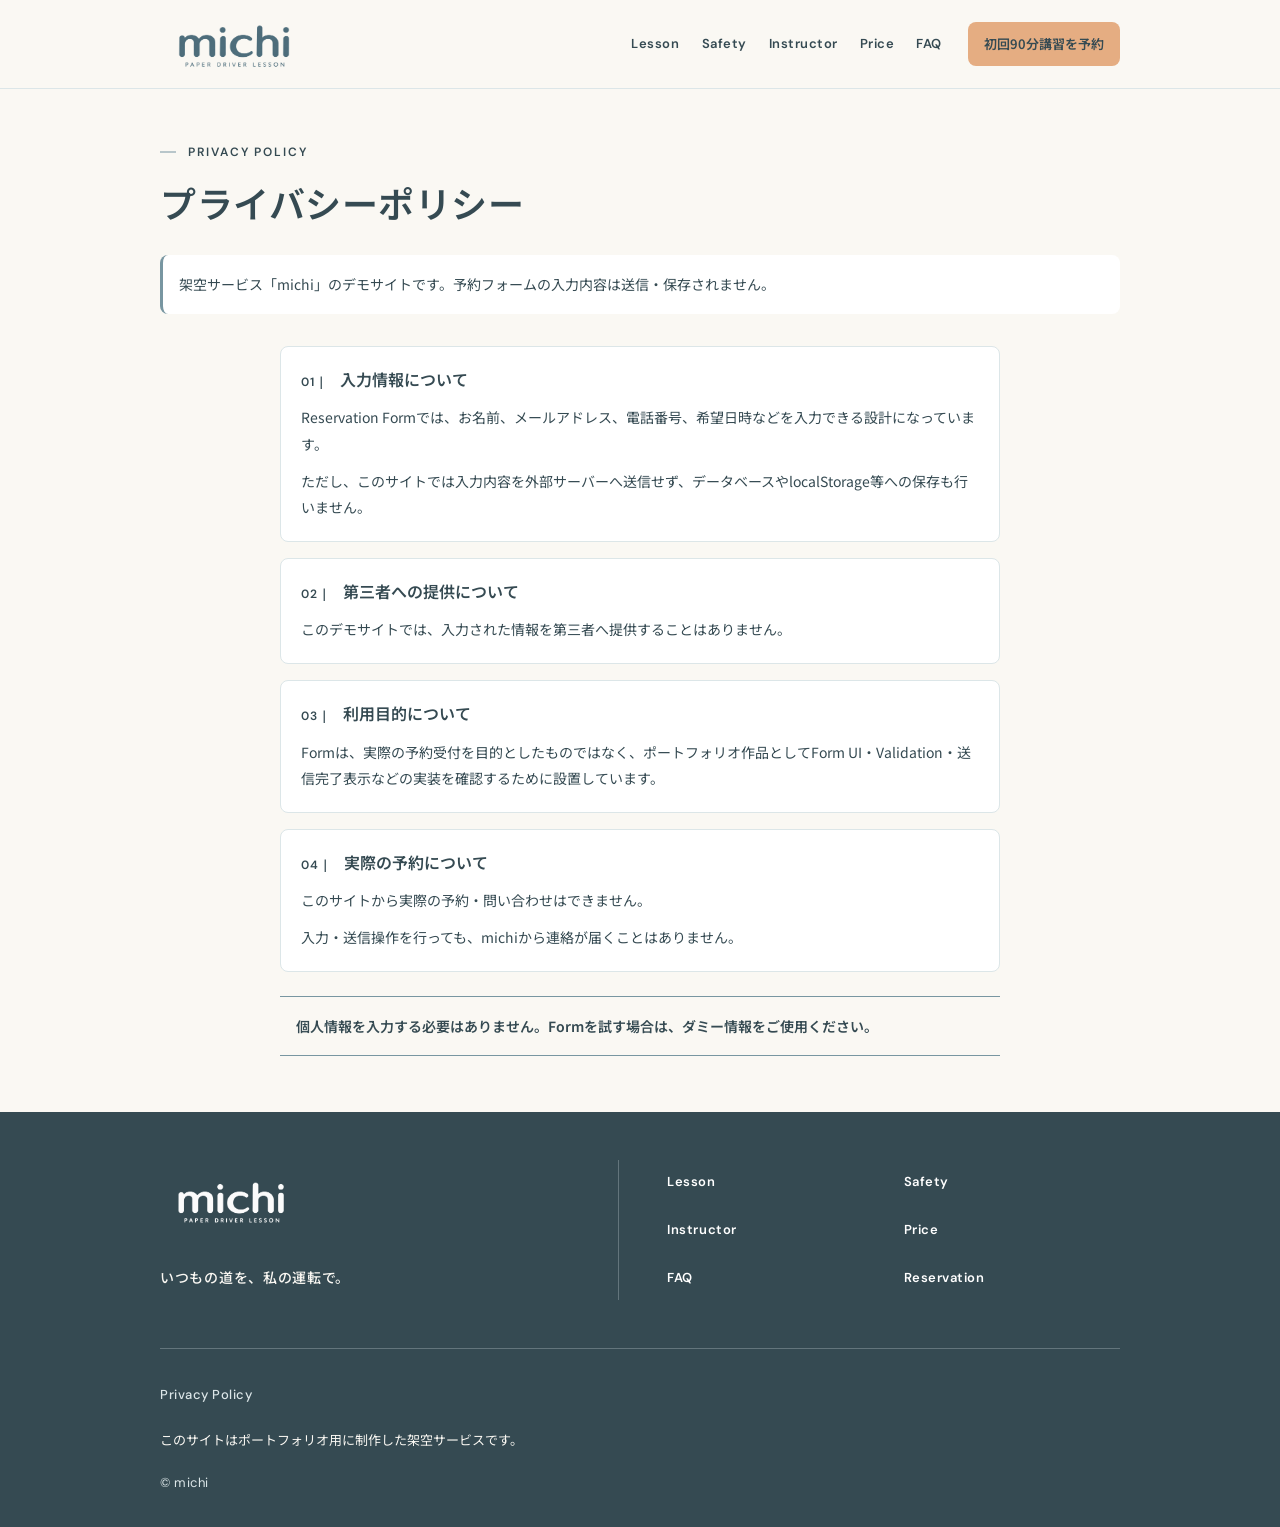
==== commit 5139ba4a: "Refine section backgrounds, FAQ, and booking buttons" ====
--- a/privacy.html
+++ b/privacy.html
@@ -89,7 +89,7 @@
             <li><a href="index.html#price">Price</a></li>
             <li><a href="index.html#faq">FAQ</a></li>
           </ul>
-          <a class="button button--header" href="reservation.html">初回90分講習を予約する</a>
+          <a class="button button--header" href="reservation.html">初回90分講習を予約</a>
         </nav>
       </div>
     </header>
--- a/css/style.css
+++ b/css/style.css
@@ -5,6 +5,7 @@
   --color-sub: #dce6e8;
   --color-accent: #e5ad82;
   --color-white: #ffffff;
+  --color-section-alt: color-mix(in srgb, var(--color-sub) 60%, var(--color-base));
 
   --font-ja: "Noto Sans JP", "Hiragino Kaku Gothic ProN", "Yu Gothic", sans-serif;
   --font-en: "DM Sans", sans-serif;
@@ -275,13 +276,6 @@
   color: var(--color-deep);
 }
 
-.button__arrow {
-  flex: 0 0 auto;
-  font-family: var(--font-en);
-  font-size: 1.125rem;
-  line-height: 1;
-}
-
 .section-label {
   position: relative;
   padding-inline-start: 1.75rem;
@@ -320,6 +314,7 @@
 .problem {
   padding-block: 3rem var(--space-section);
   border-block-start: 0.0625rem solid var(--color-sub);
+  background-color: var(--color-section-alt);
   scroll-margin-block-start: 1rem;
 }
 
@@ -384,7 +379,6 @@
 
 .concept {
   padding-block: 3rem var(--space-section);
-  background-color: var(--color-sub);
   scroll-margin-block-start: 1rem;
 }
 
@@ -448,7 +442,7 @@
 
 .lesson {
   padding-block: 3rem var(--space-section);
-  background-color: var(--color-base);
+  background-color: var(--color-section-alt);
   scroll-margin-block-start: 1rem;
 }
 
@@ -469,7 +463,7 @@
 }
 
 .lesson-card {
-  padding: 1rem;
+  padding: 1rem 1.125rem;
   border: 0.0625rem solid var(--color-sub);
   border-radius: var(--radius-small);
   background-color: var(--color-white);
@@ -502,7 +496,7 @@
 
 .lesson-card__title {
   margin: 0.75rem 0 0;
-  font-size: 1.25rem;
+  font-size: 1.125rem;
   font-weight: 600;
   letter-spacing: 0.01em;
   line-height: 1.6;
@@ -548,7 +542,6 @@
 
 .features {
   padding-block: 3rem var(--space-section);
-  background-color: var(--color-sub);
   scroll-margin-block-start: 1rem;
 }
 
@@ -624,7 +617,7 @@
 
 .safety {
   padding-block: 3rem var(--space-section);
-  background-color: var(--color-base);
+  background-color: var(--color-section-alt);
   scroll-margin-block-start: 1rem;
 }
 
@@ -729,7 +722,6 @@
 .driving-check {
   padding-block: var(--space-section);
   border-block-start: 0.0625rem solid var(--color-sub);
-  background-color: var(--color-base);
   scroll-margin-block-start: 1rem;
 }
 
@@ -1047,7 +1039,7 @@
 
 .instructor {
   padding-block: 3rem var(--space-section);
-  background-color: var(--color-white);
+  background-color: var(--color-section-alt);
   scroll-margin-block-start: 1rem;
 }
 
@@ -1170,7 +1162,6 @@
 
 .flow {
   padding-block: 3rem var(--space-section);
-  background-color: var(--color-base);
   scroll-margin-block-start: 1rem;
 }
 
@@ -1277,7 +1268,7 @@
 
 .voice {
   padding-block: 3rem var(--space-section);
-  background-color: var(--color-sub);
+  background-color: var(--color-section-alt);
   scroll-margin-block-start: 1rem;
 }
 
@@ -1385,7 +1376,6 @@
 
 .price {
   padding-block: 3rem var(--space-section);
-  background-color: var(--color-base);
   scroll-margin-block-start: 1rem;
 }
 
@@ -1398,7 +1388,7 @@
 .price__card {
   display: flex;
   flex-direction: column;
-  justify-content: flex-end;
+  justify-content: center;
   padding: 1.5rem 1rem;
   border: 0.0625rem solid var(--color-sub);
   border-radius: var(--radius-medium);
@@ -1407,6 +1397,7 @@
 }
 
 .price__card--recommended {
+  justify-content: flex-end;
   border-color: var(--color-deep);
   background-color: var(--color-sub);
   box-shadow: inset 0 0 0 0.0625rem var(--color-deep);
@@ -1555,12 +1546,15 @@
 }
 
 .price__cta {
+  display: flex;
+  width: min(100%, 17rem);
   margin-block-start: 2rem;
+  margin-inline: auto;
 }
 
 .faq {
   padding-block: var(--space-section);
-  background-color: var(--color-base);
+  background-color: var(--color-section-alt);
   scroll-margin-block-start: 1rem;
 }
 
@@ -1575,9 +1569,8 @@
 }
 
 .faq__list {
-  width: min(calc(100% - 1rem), 36rem);
   margin-block-start: 2.5rem;
-  margin-inline: auto;
+  margin-inline: calc(var(--hero-gutter) - var(--container-gutter));
   border-block-start: 0.0625rem solid var(--color-sub);
 }
 
@@ -1597,7 +1590,6 @@
   align-items: start;
   gap: 0.75rem;
   padding-block: 1.25rem;
-  padding-inline: 0.5rem;
   color: var(--color-deep);
   text-align: start;
 }
@@ -1659,7 +1651,7 @@
 }
 
 .faq__answer-inner {
-  padding: 0 0.5rem 1.5rem 3.125rem;
+  padding: 0 0 1.5rem 2.625rem;
   overflow-wrap: anywhere;
   font-size: 0.9375rem;
   line-height: 1.9;
@@ -1691,8 +1683,12 @@
 
 .final-cta {
   padding-block: calc(var(--space-section) + 0.5rem);
-  background-color: color-mix(in srgb, var(--color-sub) 60%, var(--color-base));
   scroll-margin-block-start: 1rem;
+}
+
+.final-cta .final-cta__title {
+  font-size: clamp(1rem, 5.5vw, 1.75rem);
+  white-space: nowrap;
 }
 
 .final-cta__media {
@@ -2292,15 +2288,13 @@
     gap: 2.5rem 2rem;
   }
 
-  .concept__header,
-  .final-cta__header {
+  .concept__header {
     grid-column: 1 / -1;
   }
 
   .concept__media,
   .concept__body,
-  .final-cta__media,
-  .final-cta__body {
+  .final-cta__media {
     margin-block-start: 0;
   }
 
@@ -2357,6 +2351,7 @@
   .driving-check__card,
   .faq__closing,
   .reservation__demo-note,
+  .reservation__header,
   .reservation-form,
   .reservation__completion {
     max-width: 40rem;
@@ -2408,11 +2403,6 @@
 
   .price__plan-list {
     grid-template-columns: repeat(3, minmax(0, 1fr));
-  }
-
-  .price__cta {
-    max-width: 40rem;
-    margin-inline: auto;
   }
 
   .final-cta {
@@ -2573,6 +2563,7 @@
   .driving-check__card,
   .faq__closing,
   .reservation__demo-note,
+  .reservation__header,
   .reservation-form,
   .reservation__completion {
     max-width: 42rem;
@@ -2608,10 +2599,6 @@
     margin-block-start: 0;
   }
 
-  .price__cta {
-    max-width: 42rem;
-  }
-
   .final-cta__title {
     max-width: 42rem;
   }
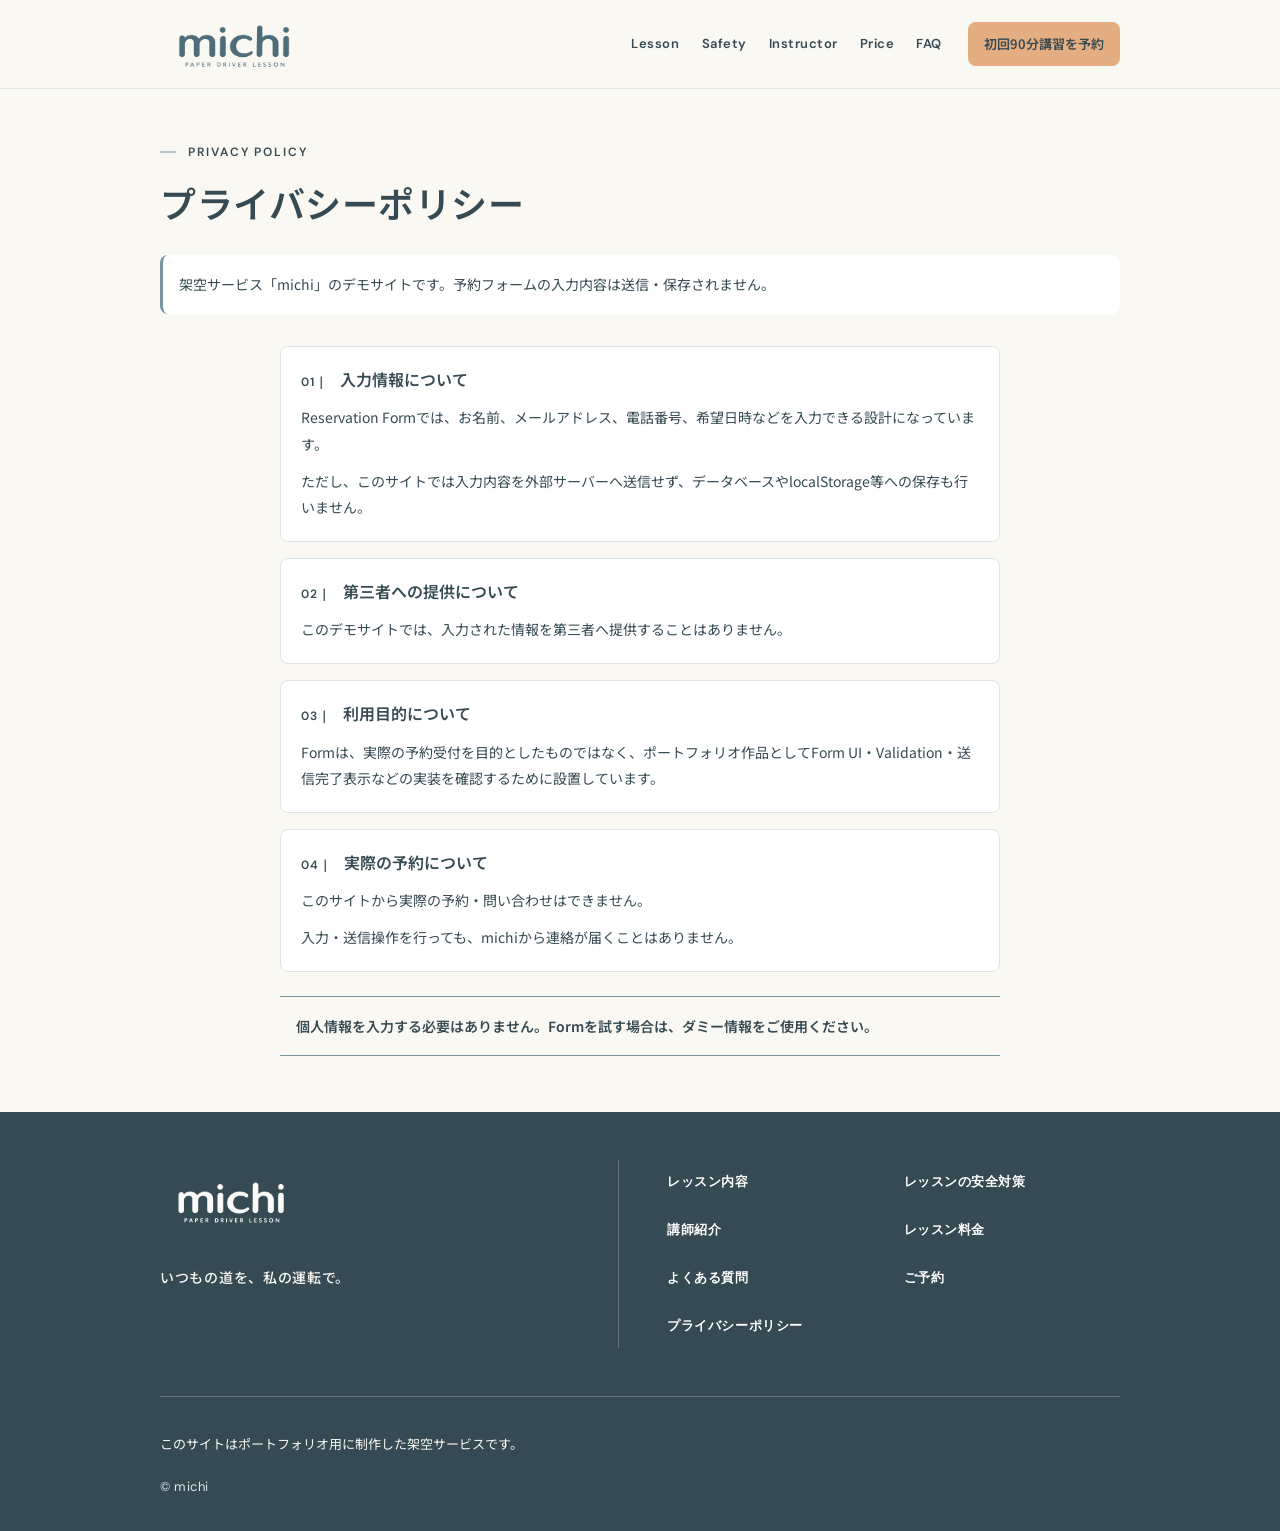
==== commit e00d16b5: "Localize footer navigation and include privacy policy" ====
--- a/privacy.html
+++ b/privacy.html
@@ -165,17 +165,17 @@
 
         <nav class="site-footer__nav" aria-label="フッターナビゲーション">
           <ul class="site-footer__nav-list">
-            <li><a href="index.html#lesson">Lesson</a></li>
-            <li><a href="index.html#safety">Safety</a></li>
-            <li><a href="index.html#instructor">Instructor</a></li>
-            <li><a href="index.html#price">Price</a></li>
-            <li><a href="index.html#faq">FAQ</a></li>
-            <li><a href="reservation.html">Reservation</a></li>
+            <li><a href="index.html#lesson">レッスン内容</a></li>
+            <li><a href="index.html#safety">レッスンの安全対策</a></li>
+            <li><a href="index.html#instructor">講師紹介</a></li>
+            <li><a href="index.html#price">レッスン料金</a></li>
+            <li><a href="index.html#faq">よくある質問</a></li>
+            <li><a href="reservation.html">ご予約</a></li>
+            <li><a href="#privacy" aria-current="page">プライバシーポリシー</a></li>
           </ul>
         </nav>
 
         <div class="site-footer__meta">
-          <p class="site-footer__privacy"><a href="#privacy" aria-current="page">Privacy Policy</a></p>
           <p class="site-footer__note">このサイトはポートフォリオ用に制作した架空サービスです。</p>
           <p class="site-footer__copyright">© michi</p>
         </div>
--- a/css/style.css
+++ b/css/style.css
@@ -13,6 +13,7 @@
   --container-max: 70rem;
   --container-gutter: 1.25rem;
   --hero-gutter: 0.5rem;
+  --section-heading-gutter: max(1rem, var(--hero-gutter));
   --space-section: 4rem;
   --radius-small: 0.5rem;
   --radius-medium: 0.75rem;
@@ -89,6 +90,35 @@
 
 .site-header {
   background-color: var(--color-base);
+}
+
+@media (min-width: 64rem) {
+  html {
+    scroll-padding-block-start: 5.5rem;
+  }
+
+  .site-header {
+    position: sticky;
+    inset-block-start: 0;
+    z-index: 20;
+  }
+}
+
+@media (width < 64rem) {
+  html {
+    scroll-padding-block-start: 5.25rem;
+  }
+
+  .site-header.is-menu-enhanced {
+    position: sticky;
+    inset-block-start: 0;
+    z-index: 20;
+  }
+
+  .site-header.is-menu-enhanced .site-nav {
+    max-height: calc(100dvh - 6.25rem);
+    overflow-y: auto;
+  }
 }
 
 .site-header__inner {
@@ -299,7 +329,7 @@
 }
 
 .section-header {
-  margin-inline: calc(var(--hero-gutter) - var(--container-gutter));
+  margin-inline: calc(var(--section-heading-gutter) - var(--container-gutter));
   text-align: start;
 }
 
@@ -1570,7 +1600,7 @@
 
 .faq__list {
   margin-block-start: 2.5rem;
-  margin-inline: calc(var(--hero-gutter) - var(--container-gutter));
+  margin-inline: calc(var(--section-heading-gutter) - var(--container-gutter));
   border-block-start: 0.0625rem solid var(--color-sub);
 }
 
@@ -2532,7 +2562,10 @@
     font-size: 0.9375rem;
   }
 
-  .problem__list,
+  .problem__list {
+    max-width: none;
+  }
+
   .problem__closing {
     max-width: 45rem;
   }
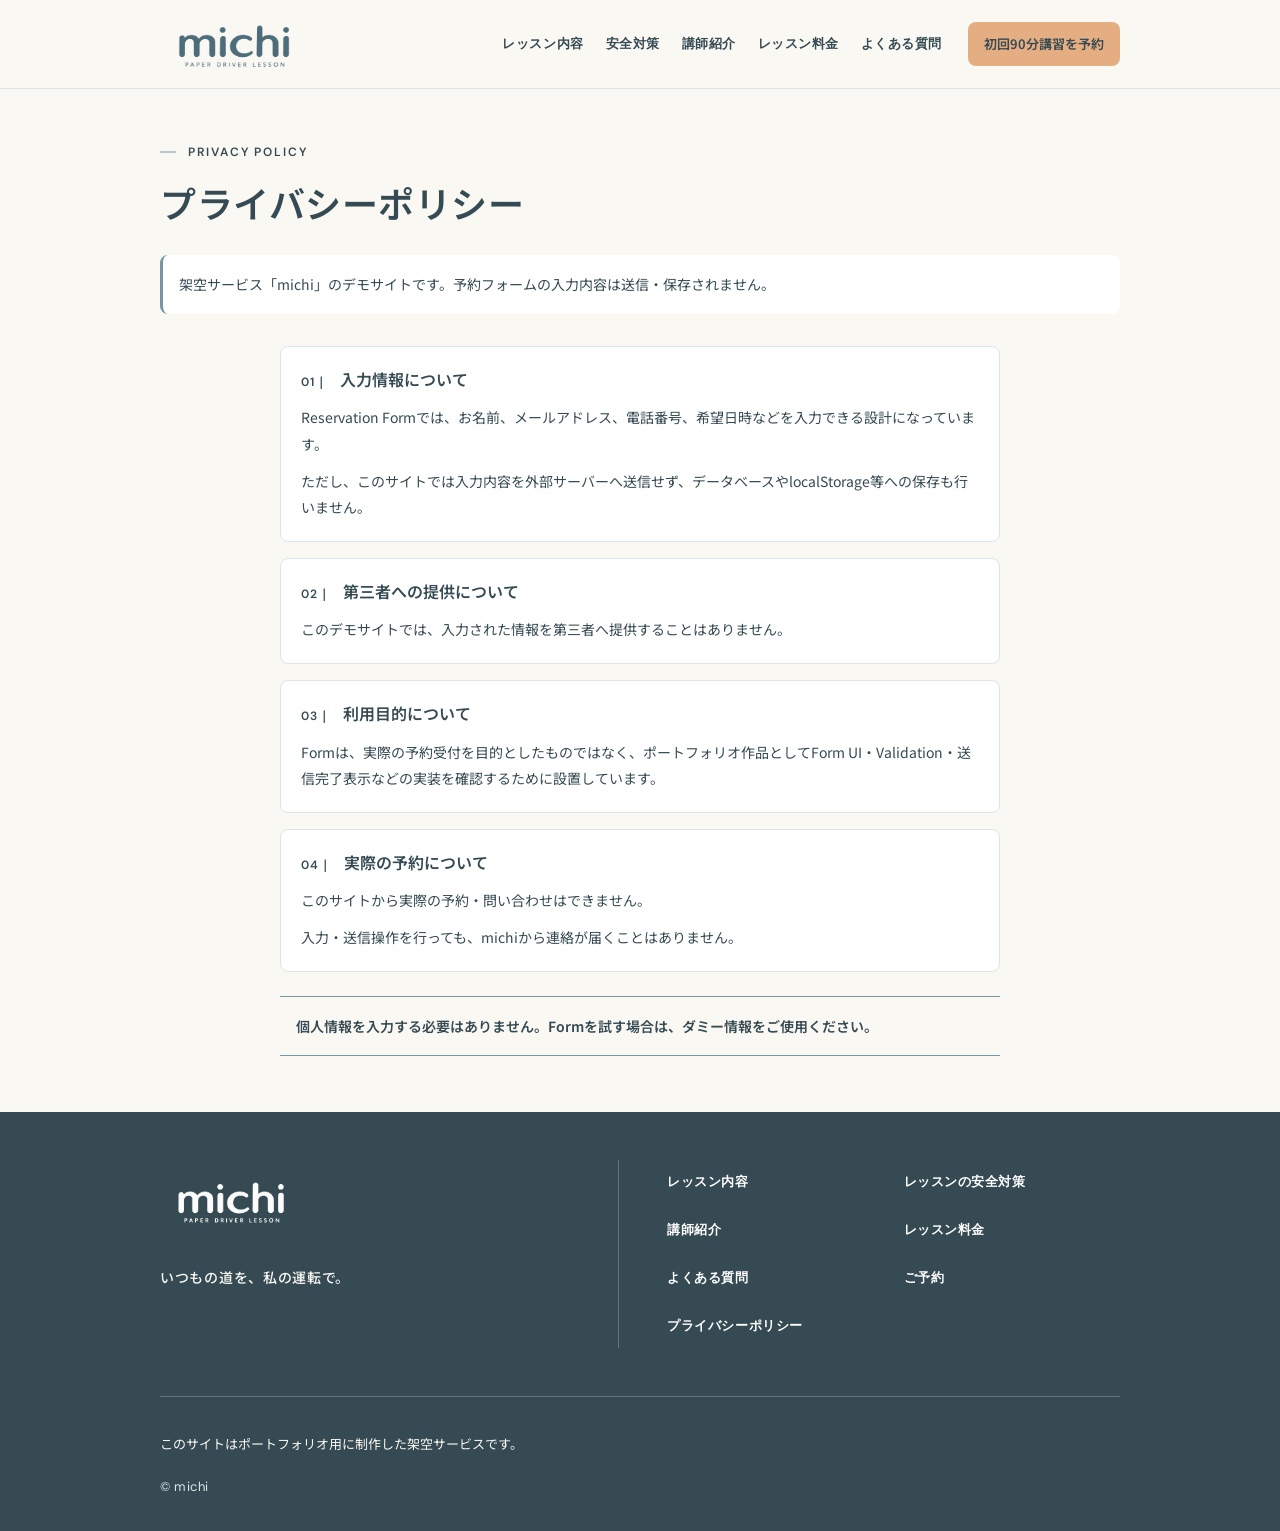
==== commit 7fd25fcf: "Add OGP image and localize header navigation" ====
--- a/privacy.html
+++ b/privacy.html
@@ -74,7 +74,7 @@
           aria-controls="primary-navigation"
           aria-expanded="false"
         >
-          <span class="menu-button__label">MENU</span>
+          <span class="menu-button__label">メニュー</span>
           <span class="menu-button__icon" aria-hidden="true">
             <span></span>
             <span></span>
@@ -83,11 +83,11 @@
 
         <nav id="primary-navigation" class="site-nav" aria-label="メインナビゲーション">
           <ul class="site-nav__list">
-            <li><a href="index.html#lesson">Lesson</a></li>
-            <li><a href="index.html#safety">Safety</a></li>
-            <li><a href="index.html#instructor">Instructor</a></li>
-            <li><a href="index.html#price">Price</a></li>
-            <li><a href="index.html#faq">FAQ</a></li>
+            <li><a href="index.html#lesson">レッスン内容</a></li>
+            <li><a href="index.html#safety">安全対策</a></li>
+            <li><a href="index.html#instructor">講師紹介</a></li>
+            <li><a href="index.html#price">レッスン料金</a></li>
+            <li><a href="index.html#faq">よくある質問</a></li>
           </ul>
           <a class="button button--header" href="reservation.html">初回90分講習を予約</a>
         </nav>
